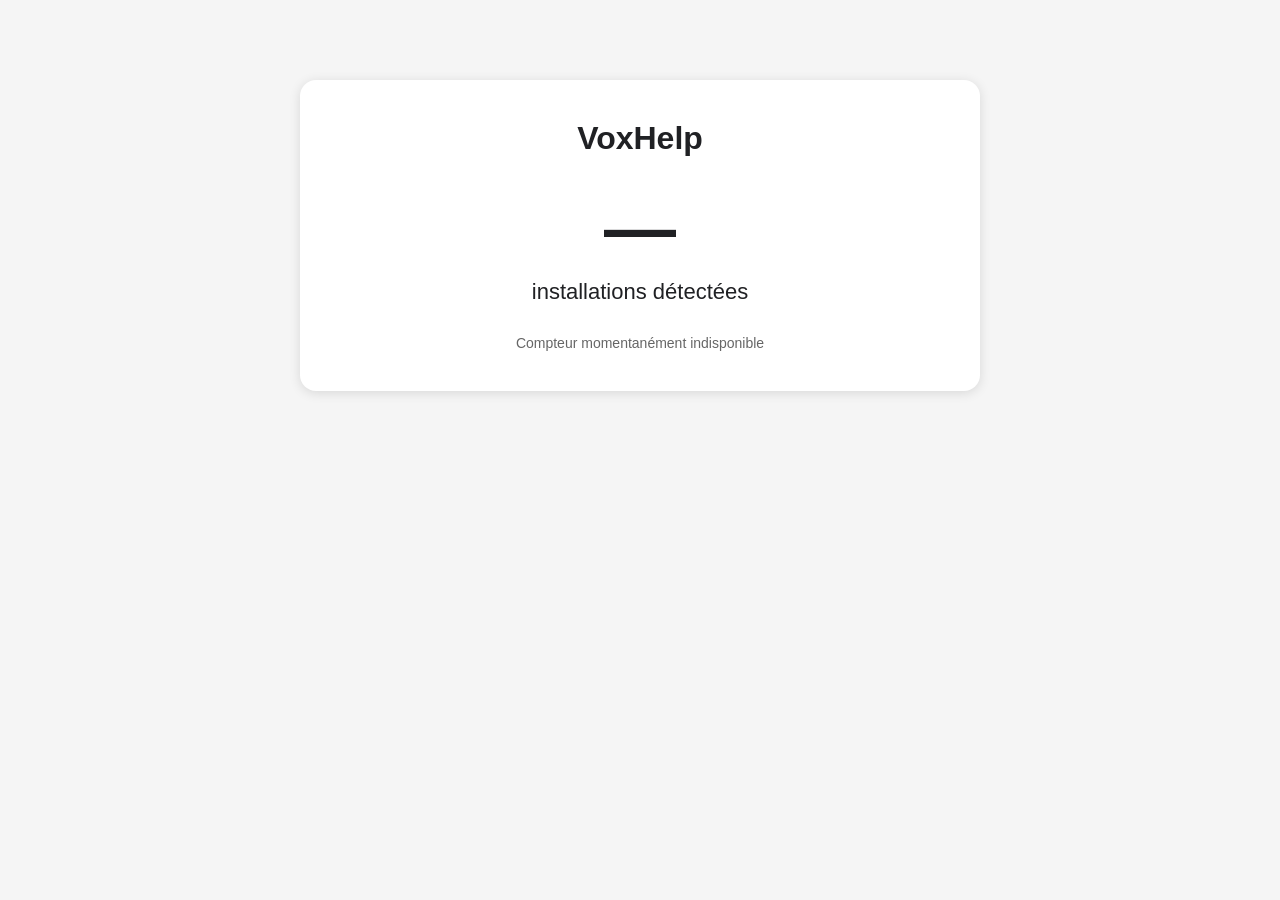
==== stats.html @ 98885776 "Add VoxHelp statistics page" ====
<!DOCTYPE html>
<html lang="fr">

<head>

    <meta charset="UTF-8">

    <meta
        name="viewport"
        content="width=device-width, initial-scale=1.0"
    >

    <title>VoxHelp - Statistiques</title>

    <style>

        body {
            margin: 0;
            font-family: Arial, sans-serif;
            background: #f5f5f5;
            color: #202124;
        }

        .stats {
            max-width: 600px;
            margin: 80px auto;
            padding: 40px;
            text-align: center;
            background: white;
            border-radius: 16px;
            box-shadow: 0 2px 12px rgba(0, 0, 0, 0.12);
        }

        h1 {
            margin-top: 0;
        }

        .number {
            margin: 30px 0 10px;
            font-size: 72px;
            font-weight: bold;
        }

        .label {
            font-size: 22px;
        }

        .update {
            margin-top: 30px;
            color: #666;
            font-size: 14px;
        }

    </style>

</head>

<body>

    <div class="stats">

        <h1>VoxHelp</h1>

        <div
            id="installCount"
            class="number"
        >
            …
        </div>

        <div class="label">
            installations détectées
        </div>

        <div
            id="updateTime"
            class="update"
        ></div>

    </div>

<script>

fetch(
    'https://counterapi.com/api/wrelax1.github.io/install/voxhelp-2-1?readOnly=true'
)
.then(function (response) {
    return response.json();
})
.then(function (data) {

    document.getElementById('installCount').textContent =
        data.value ?? 0;

    document.getElementById('updateTime').textContent =
        'Consulté le ' +
        new Date().toLocaleString('fr-CH');

})
.catch(function () {

    document.getElementById('installCount').textContent = '—';

    document.getElementById('updateTime').textContent =
        'Compteur momentanément indisponible';

});

</script>

</body>
</html>
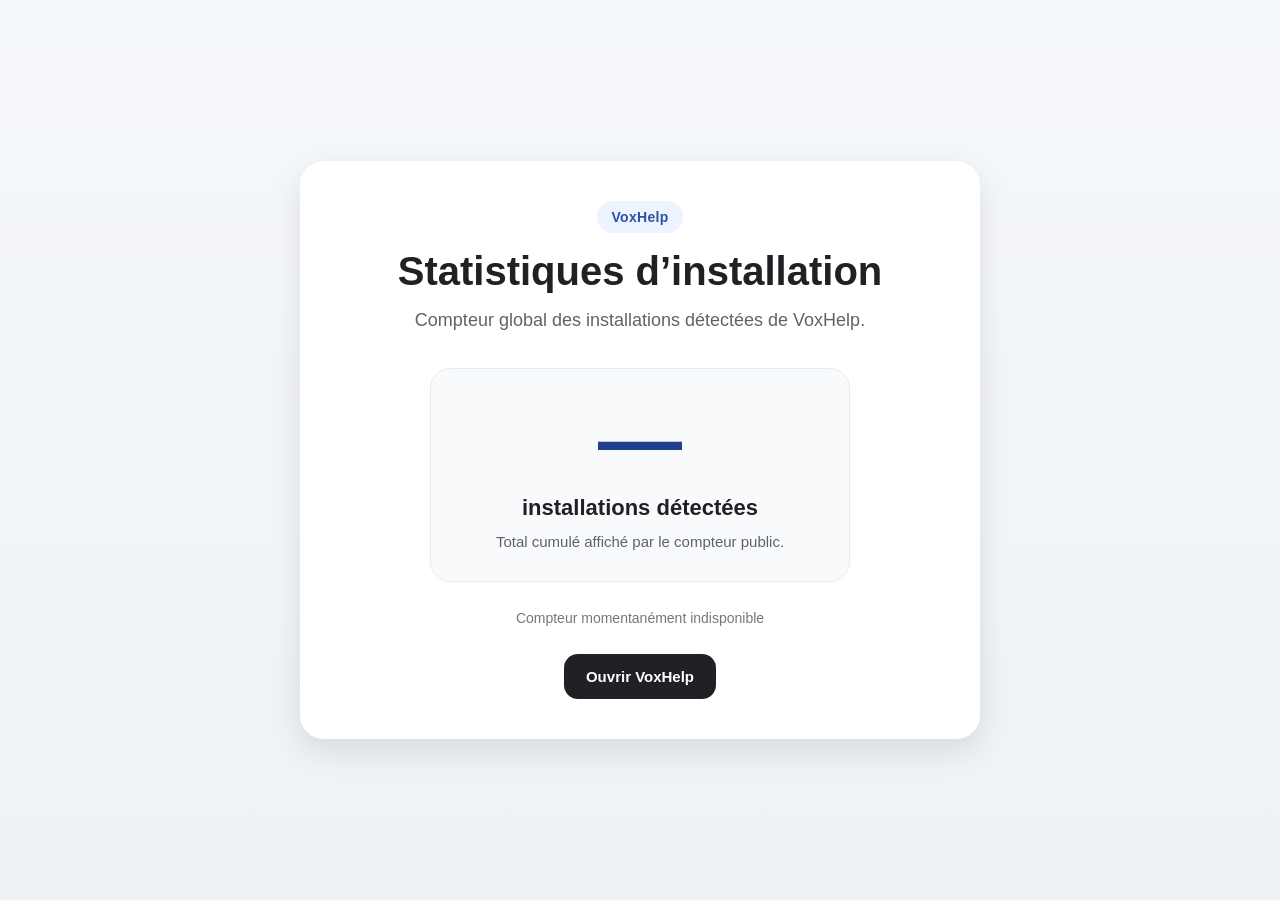
==== commit d19f7dd5: "relook stats3" ====
--- a/stats.html
+++ b/stats.html
@@ -14,41 +14,138 @@
 
     <style>
 
+        * {
+            box-sizing: border-box;
+        }
+
         body {
             margin: 0;
+            min-height: 100vh;
             font-family: Arial, sans-serif;
-            background: #f5f5f5;
+            background:
+                linear-gradient(180deg, #f5f7fb 0%, #eef2f7 100%);
             color: #202124;
-        }
-
-        .stats {
-            max-width: 600px;
-            margin: 80px auto;
-            padding: 40px;
+            display: flex;
+            align-items: center;
+            justify-content: center;
+            padding: 24px;
+        }
+
+        .stats-card {
+            width: 100%;
+            max-width: 680px;
+            background: #ffffff;
+            border-radius: 24px;
+            box-shadow: 0 12px 32px rgba(0, 0, 0, 0.10);
+            padding: 40px 28px;
             text-align: center;
-            background: white;
-            border-radius: 16px;
-            box-shadow: 0 2px 12px rgba(0, 0, 0, 0.12);
+        }
+
+        .eyebrow {
+            display: inline-block;
+            margin-bottom: 16px;
+            padding: 8px 14px;
+            border-radius: 999px;
+            background: #eef4ff;
+            color: #2952a3;
+            font-size: 14px;
+            font-weight: bold;
+            letter-spacing: 0.3px;
         }
 
         h1 {
-            margin-top: 0;
+            margin: 0;
+            font-size: 40px;
+            line-height: 1.1;
+        }
+
+        .subtitle {
+            margin: 14px auto 0;
+            max-width: 520px;
+            font-size: 18px;
+            line-height: 1.5;
+            color: #5f6368;
+        }
+
+        .counter-box {
+            margin: 34px auto 0;
+            padding: 28px 20px;
+            max-width: 420px;
+            background: #f8fafc;
+            border: 1px solid #e7ebf0;
+            border-radius: 20px;
         }
 
         .number {
-            margin: 30px 0 10px;
-            font-size: 72px;
-            font-weight: bold;
+            margin: 0;
+            font-size: 84px;
+            line-height: 1;
+            font-weight: bold;
+            color: #1f3f8f;
         }
 
         .label {
+            margin-top: 14px;
             font-size: 22px;
+            font-weight: bold;
+            color: #202124;
+        }
+
+        .note {
+            margin-top: 10px;
+            font-size: 15px;
+            line-height: 1.5;
+            color: #5f6368;
         }
 
         .update {
-            margin-top: 30px;
-            color: #666;
+            margin-top: 28px;
             font-size: 14px;
+            color: #777;
+        }
+
+        .actions {
+            margin-top: 28px;
+        }
+
+        .button {
+            display: inline-block;
+            padding: 14px 22px;
+            border-radius: 14px;
+            background: #202124;
+            color: #ffffff;
+            text-decoration: none;
+            font-weight: bold;
+            font-size: 15px;
+        }
+
+        .button:hover {
+            background: #111214;
+        }
+
+        @media (max-width: 640px) {
+
+            .stats-card {
+                padding: 30px 20px;
+                border-radius: 20px;
+            }
+
+            h1 {
+                font-size: 32px;
+            }
+
+            .subtitle {
+                font-size: 16px;
+            }
+
+            .number {
+                font-size: 68px;
+            }
+
+            .label {
+                font-size: 19px;
+            }
+
         }
 
     </style>
@@ -57,25 +154,50 @@
 
 <body>
 
-    <div class="stats">
-
-        <h1>VoxHelp</h1>
-
-        <div
-            id="installCount"
-            class="number"
-        >
-            …
-        </div>
-
-        <div class="label">
-            installations détectées
+    <div class="stats-card">
+
+        <div class="eyebrow">
+            VoxHelp
+        </div>
+
+        <h1>Statistiques d’installation</h1>
+
+        <div class="subtitle">
+            Compteur global des installations détectées de VoxHelp.
+        </div>
+
+        <div class="counter-box">
+
+            <div
+                id="installCount"
+                class="number"
+            >
+                …
+            </div>
+
+            <div class="label">
+                installations détectées
+            </div>
+
+            <div class="note">
+                Total cumulé affiché par le compteur public.
+            </div>
+
         </div>
 
         <div
             id="updateTime"
             class="update"
         ></div>
+
+        <div class="actions">
+            <a
+                class="button"
+                href="https://wrelax1.github.io/voxhelp-3/"
+            >
+                Ouvrir VoxHelp
+            </a>
+        </div>
 
     </div>
 
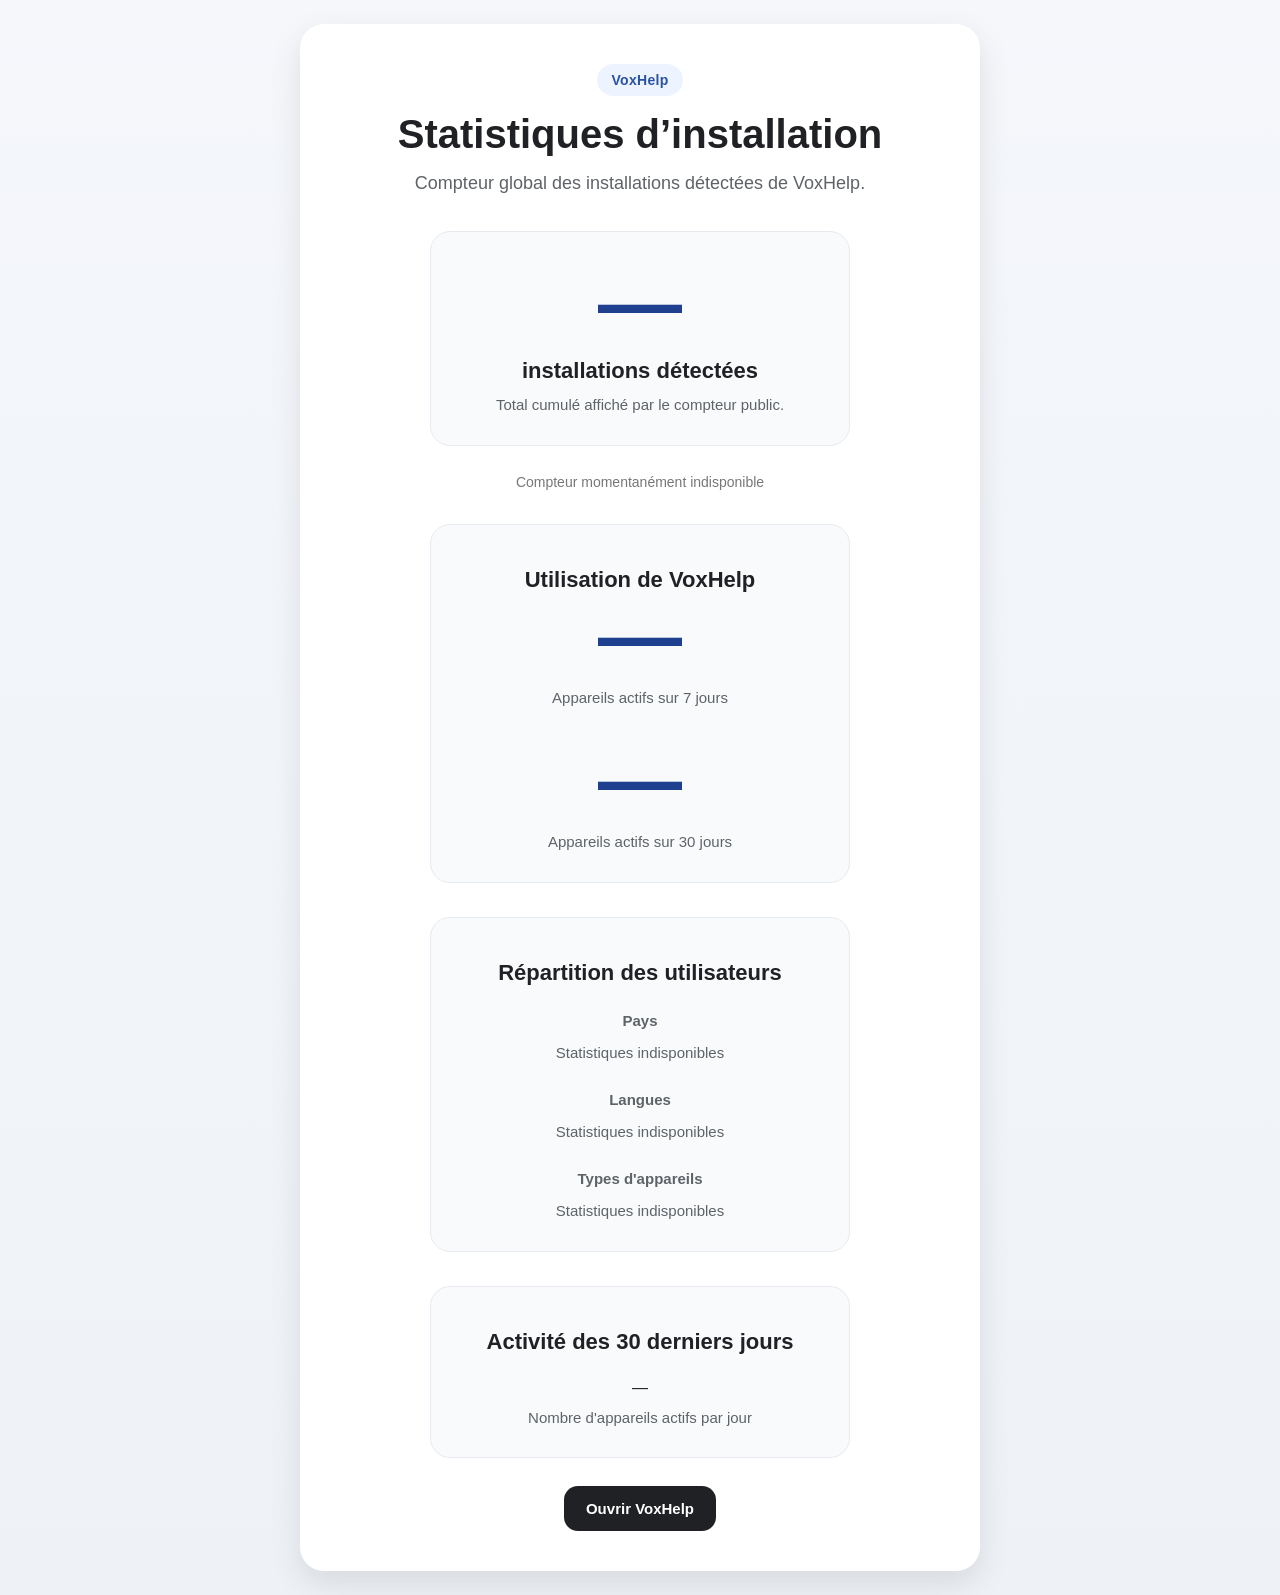
==== commit 9ba67d41: "VoxHelp 3.2 c2 - statistiques d'utilisation" ====
--- a/stats.html
+++ b/stats.html
@@ -190,7 +190,80 @@
             class="update"
         ></div>
 
+
+        <div class="counter-box">
+
+            <div class="label">
+                Utilisation de VoxHelp
+            </div>
+
+            <div id="active7dCount" class="number">
+                —
+            </div>
+
+            <div class="note">
+                Appareils actifs sur 7 jours
+            </div>
+
+            <div id="active30dCount" class="number"
+                 style="margin-top: 28px;">
+                —
+            </div>
+
+            <div class="note">
+                Appareils actifs sur 30 jours
+            </div>
+
+        </div>
+
+
+        <div class="counter-box">
+            <div class="label">
+                Répartition des utilisateurs
+            </div>
+
+            <div class="note" style="margin-top: 24px;">
+                <strong>Pays</strong>
+            </div>
+            <div id="countriesStats" class="note">
+                —
+            </div>
+
+            <div class="note" style="margin-top: 24px;">
+                <strong>Langues</strong>
+            </div>
+            <div id="languagesStats" class="note">
+                —
+            </div>
+
+            <div class="note" style="margin-top: 24px;">
+                <strong>Types d'appareils</strong>
+            </div>
+            <div id="deviceTypesStats" class="note">
+                —
+            </div>
+        </div>
+
+
+        <div class="counter-box">
+            <div class="label">
+                Activité des 30 derniers jours
+            </div>
+
+            <div id="activityChart"
+                 style="margin-top: 24px;">
+                —
+            </div>
+
+            <div class="note">
+                Nombre d'appareils actifs par jour
+            </div>
+        </div>
+
         <div class="actions">
+
+
+
             <a
                 class="button"
                 href="https://wrelax1.github.io/voxhelp-3/"
@@ -204,7 +277,7 @@
 <script>
 
 fetch(
-    'https://counterapi.com/api/wrelax1.github.io/install/voxhelp-2-1?readOnly=true'
+    'https://voxhelp-stats.wwinfried.workers.dev/stats'	
 )
 .then(function (response) {
     return response.json();
@@ -228,7 +301,174 @@
 
 });
 
+
+/* STATISTIQUES D'UTILISATION VOXHELP */
+
+fetch('https://voxhelp-stats.wwinfried.workers.dev/activity-summary')
+.then(function (response) {
+    if (!response.ok) {
+        throw new Error('Statistiques indisponibles');
+    }
+    return response.json();
+})
+.then(function (data) {
+    document.getElementById('active7dCount').textContent =
+        Number.isInteger(data.active_7d) && data.active_7d >= 0
+            ? data.active_7d
+            : '—';
+
+    document.getElementById('active30dCount').textContent =
+        Number.isInteger(data.active_30d) && data.active_30d >= 0
+            ? data.active_30d
+            : '—';
+})
+.catch(function () {
+    document.getElementById('active7dCount').textContent = '—';
+    document.getElementById('active30dCount').textContent = '—';
+});
+
+
+/* RÉPARTITIONS DES UTILISATEURS VOXHELP */
+
+fetch('https://voxhelp-stats.wwinfried.workers.dev/activity-summary')
+.then(function(response) {
+    if (!response.ok) {
+        throw new Error('Statistiques indisponibles');
+    }
+    return response.json();
+})
+.then(function(data) {
+
+    function displayDistribution(elementId, items, key) {
+        const element = document.getElementById(elementId);
+        if (!element) return;
+
+        if (!Array.isArray(items) || items.length === 0) {
+            element.textContent =
+                'Aucunes données disponibles';
+            return;
+        }
+
+        const deviceNames = {
+            mobile: 'Téléphone',
+            tablet: 'Tablette',
+            desktop: 'Ordinateur',
+            unknown: 'Autre'
+        };
+
+        element.textContent = items.map(function(item) {
+            let label = String(item[key] ?? 'Inconnu');
+
+            if (key === 'type') {
+                label = deviceNames[label] || label;
+            }
+
+            return label + ' : ' + item.devices;
+        }).join(' | ');
+    }
+
+    displayDistribution('countriesStats', data.countries, 'country');
+    displayDistribution('languagesStats', data.languages, 'language');
+
+    displayDistribution('deviceTypesStats', data.device_types, 'type');
+
+    // GRAPHIQUE — ACTIVITÉ DES 30 DERNIERS JOURS
+    const chart = document.getElementById('activityChart');
+
+    if (chart) {
+        const dailyData = Array.isArray(data.daily)
+            ? data.daily
+            : [];
+
+        const counts = new Map(
+            dailyData.map(function(item) {
+                return [item.day, Number(item.devices) || 0];
+            })
+        );
+
+        const now = new Date();
+        const todayUTC = Date.UTC(
+            now.getUTCFullYear(),
+            now.getUTCMonth(),
+            now.getUTCDate()
+        );
+
+        const days = Array.from({ length: 30 }, function(_, i) {
+            return new Date(
+                todayUTC - (29 - i) * 86400000
+            ).toISOString().slice(0, 10);
+        });
+
+        const maximum = Math.max(
+            1,
+            ...days.map(function(day) {
+                return counts.get(day) || 0;
+            })
+        );
+
+        const bars = document.createElement('div');
+        bars.style.cssText =
+            'display:flex;align-items:flex-end;gap:3px;' +
+            'height:130px;border-bottom:1px solid #c9d3e0;';
+
+        days.forEach(function(day) {
+            const value = counts.get(day) || 0;
+
+            const column = document.createElement('div');
+            column.style.cssText =
+                'flex:1;min-width:0;height:100%;' +
+                'display:flex;align-items:flex-end;';
+
+            const bar = document.createElement('div');
+            const height = value > 0
+                ? Math.max(4, value / maximum * 100)
+                : 0;
+
+            bar.style.cssText =
+                'width:100%;height:' + height + '%;' +
+                'background:#1f3f8f;' +
+                'border-radius:2px 2px 0 0;';
+
+            bar.title =
+                day + ' : ' + value + ' appareil(s) actif(s)';
+
+            column.appendChild(bar);
+            bars.appendChild(column);
+        });
+
+        const axis = document.createElement('div');
+        axis.style.cssText =
+            'display:flex;justify-content:space-between;' +
+            'margin-top:8px;font-size:12px;color:#5f6368;';
+
+        const firstDate = document.createElement('span');
+        firstDate.textContent =
+            days[0].slice(8) + '/' + days[0].slice(5, 7);
+
+        const lastDate = document.createElement('span');
+        lastDate.textContent =
+            days[29].slice(8) + '/' + days[29].slice(5, 7);
+
+        axis.appendChild(firstDate);
+        axis.appendChild(lastDate);
+
+        chart.replaceChildren(bars, axis);
+    }
+
+
+})
+.catch(function() {
+    ['countriesStats', 'languagesStats', 'deviceTypesStats']
+        .forEach(function(id) {
+            const element = document.getElementById(id);
+            if (element) {
+                element.textContent = 'Statistiques indisponibles';
+            }
+        });
+});
+
 </script>
+
 
 </body>
 </html>
